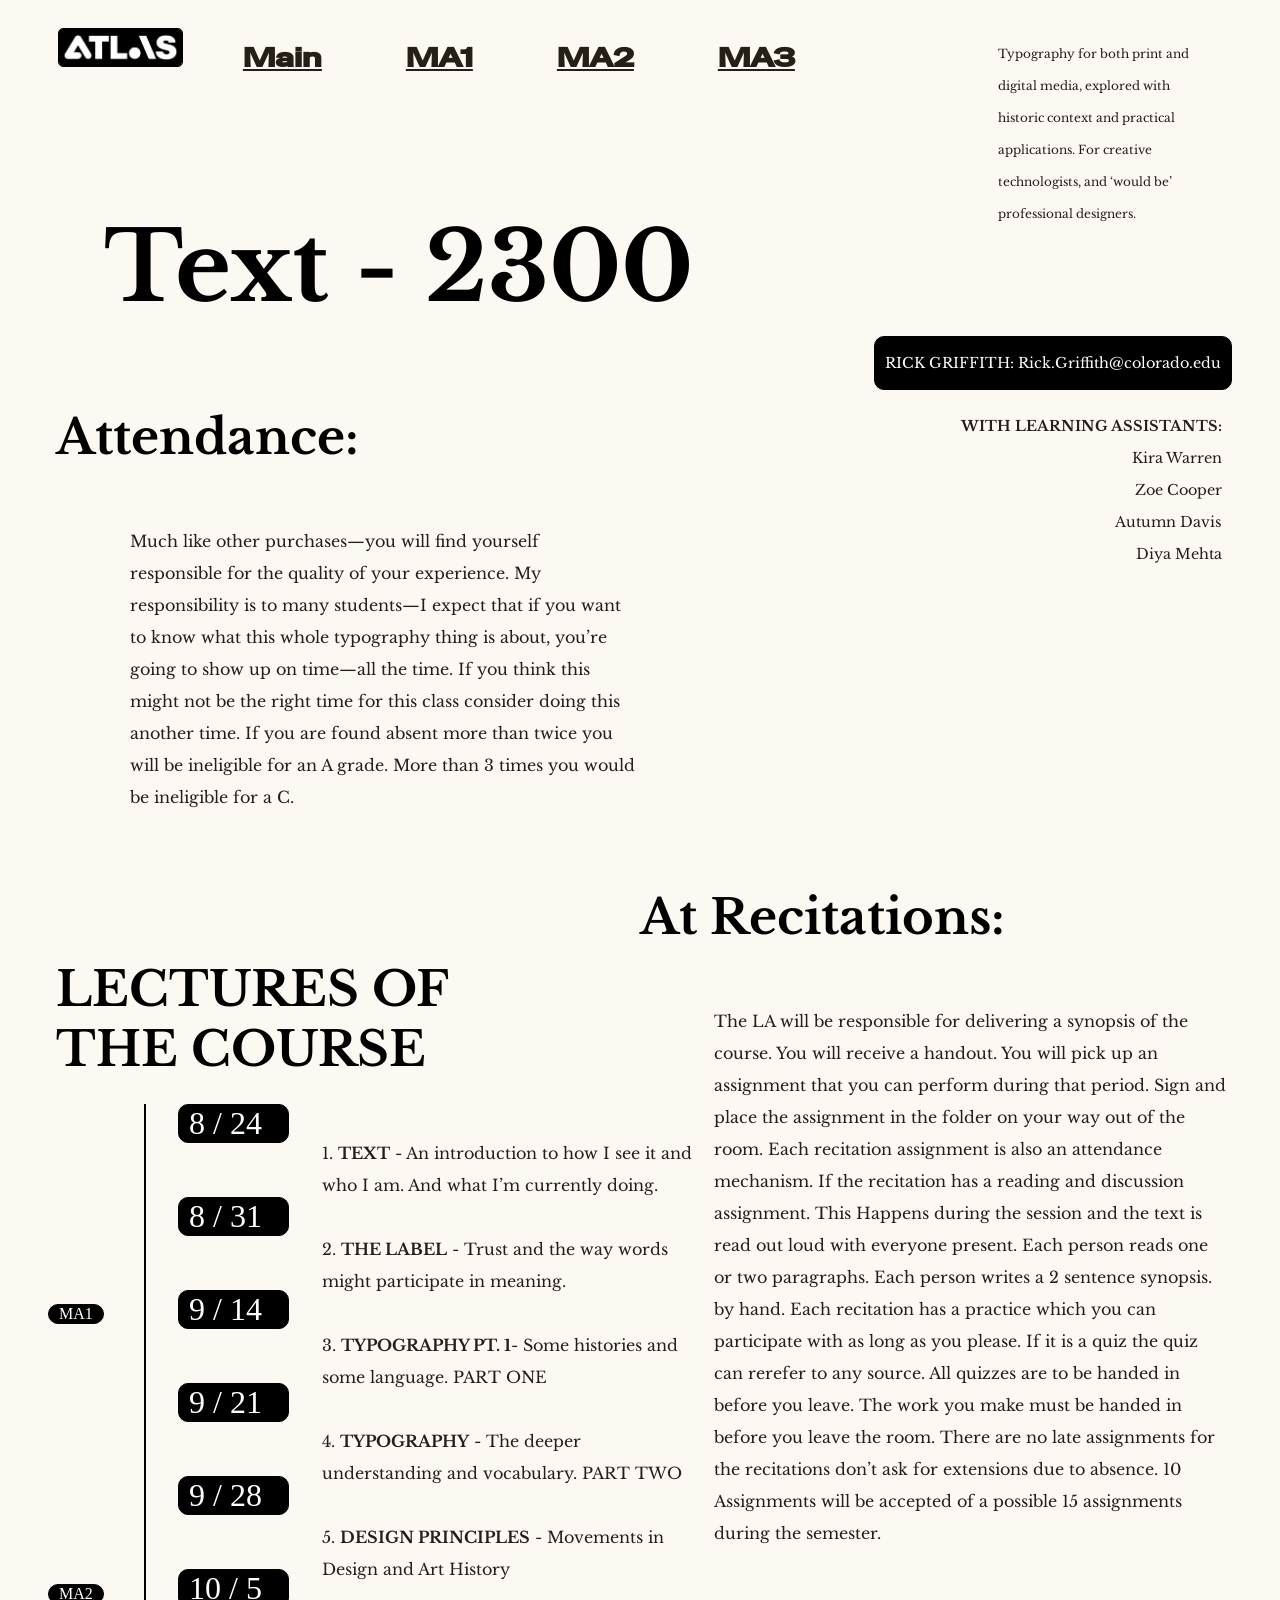
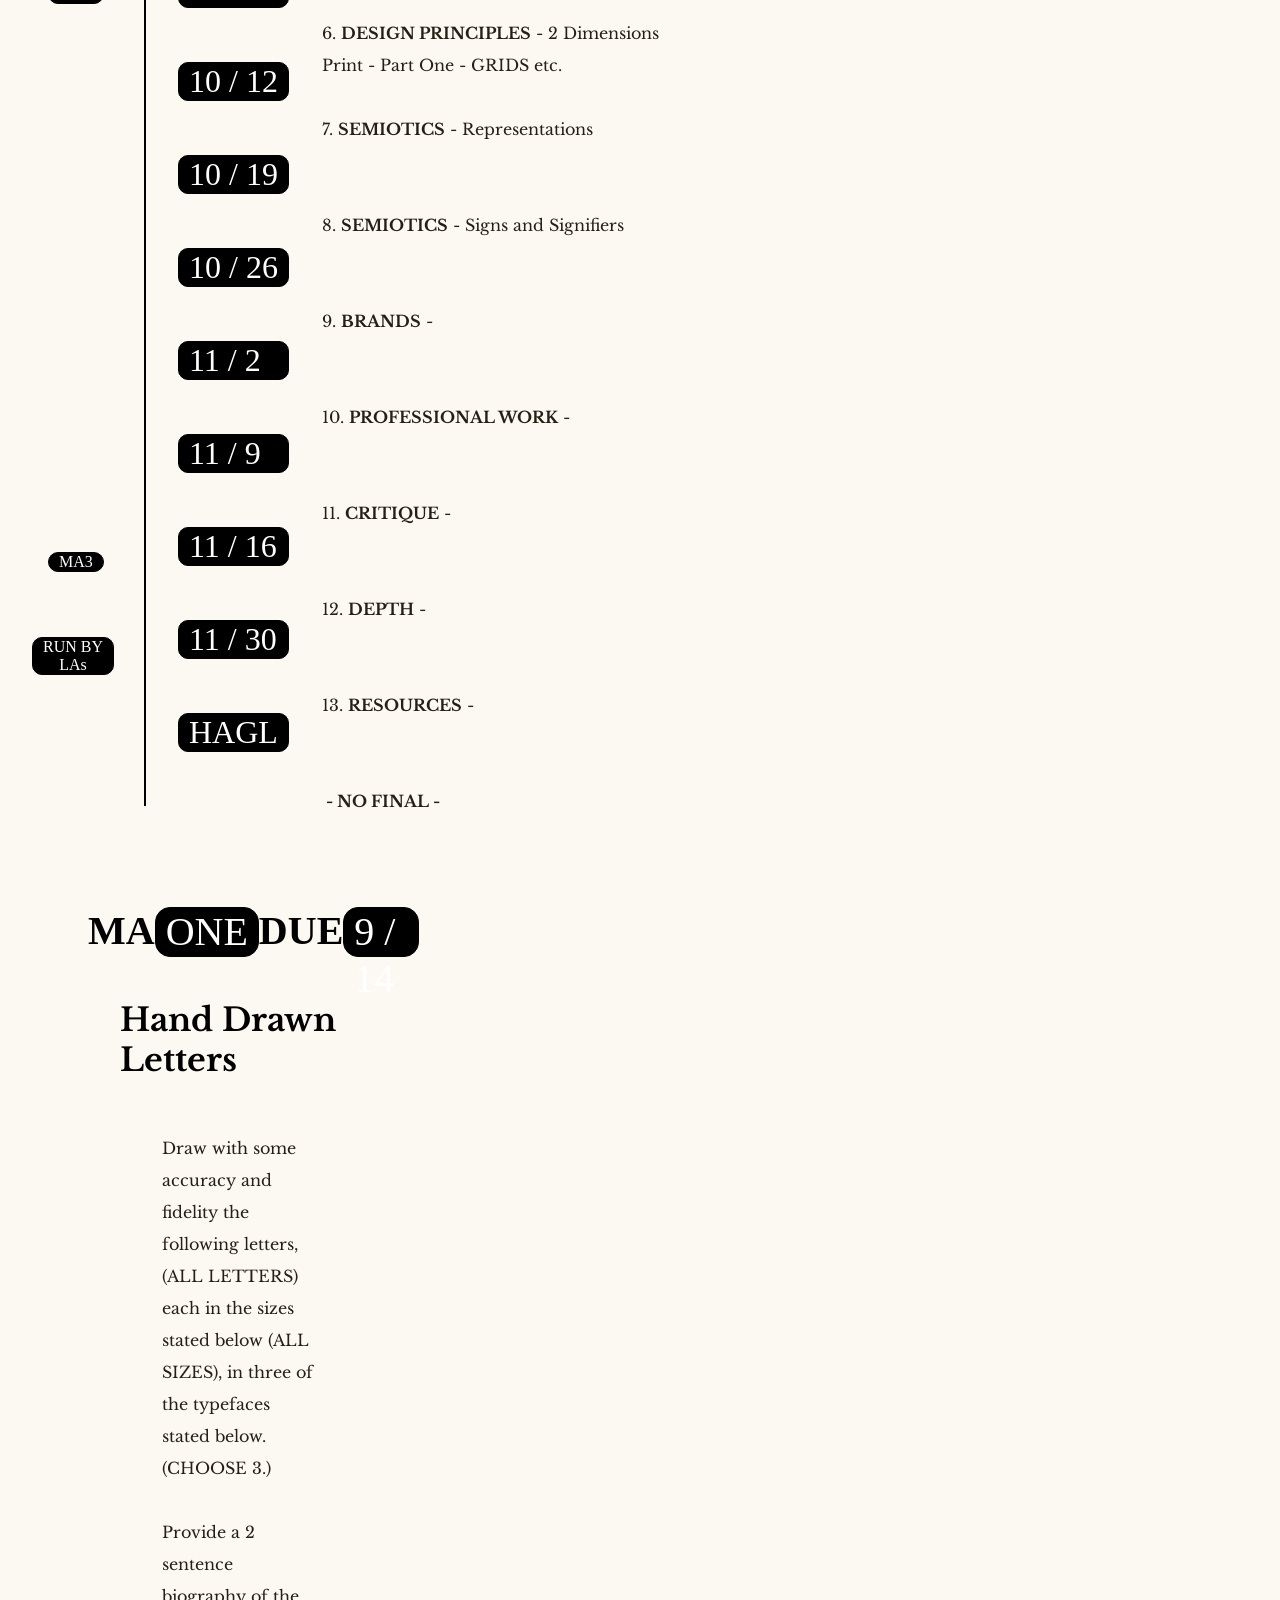
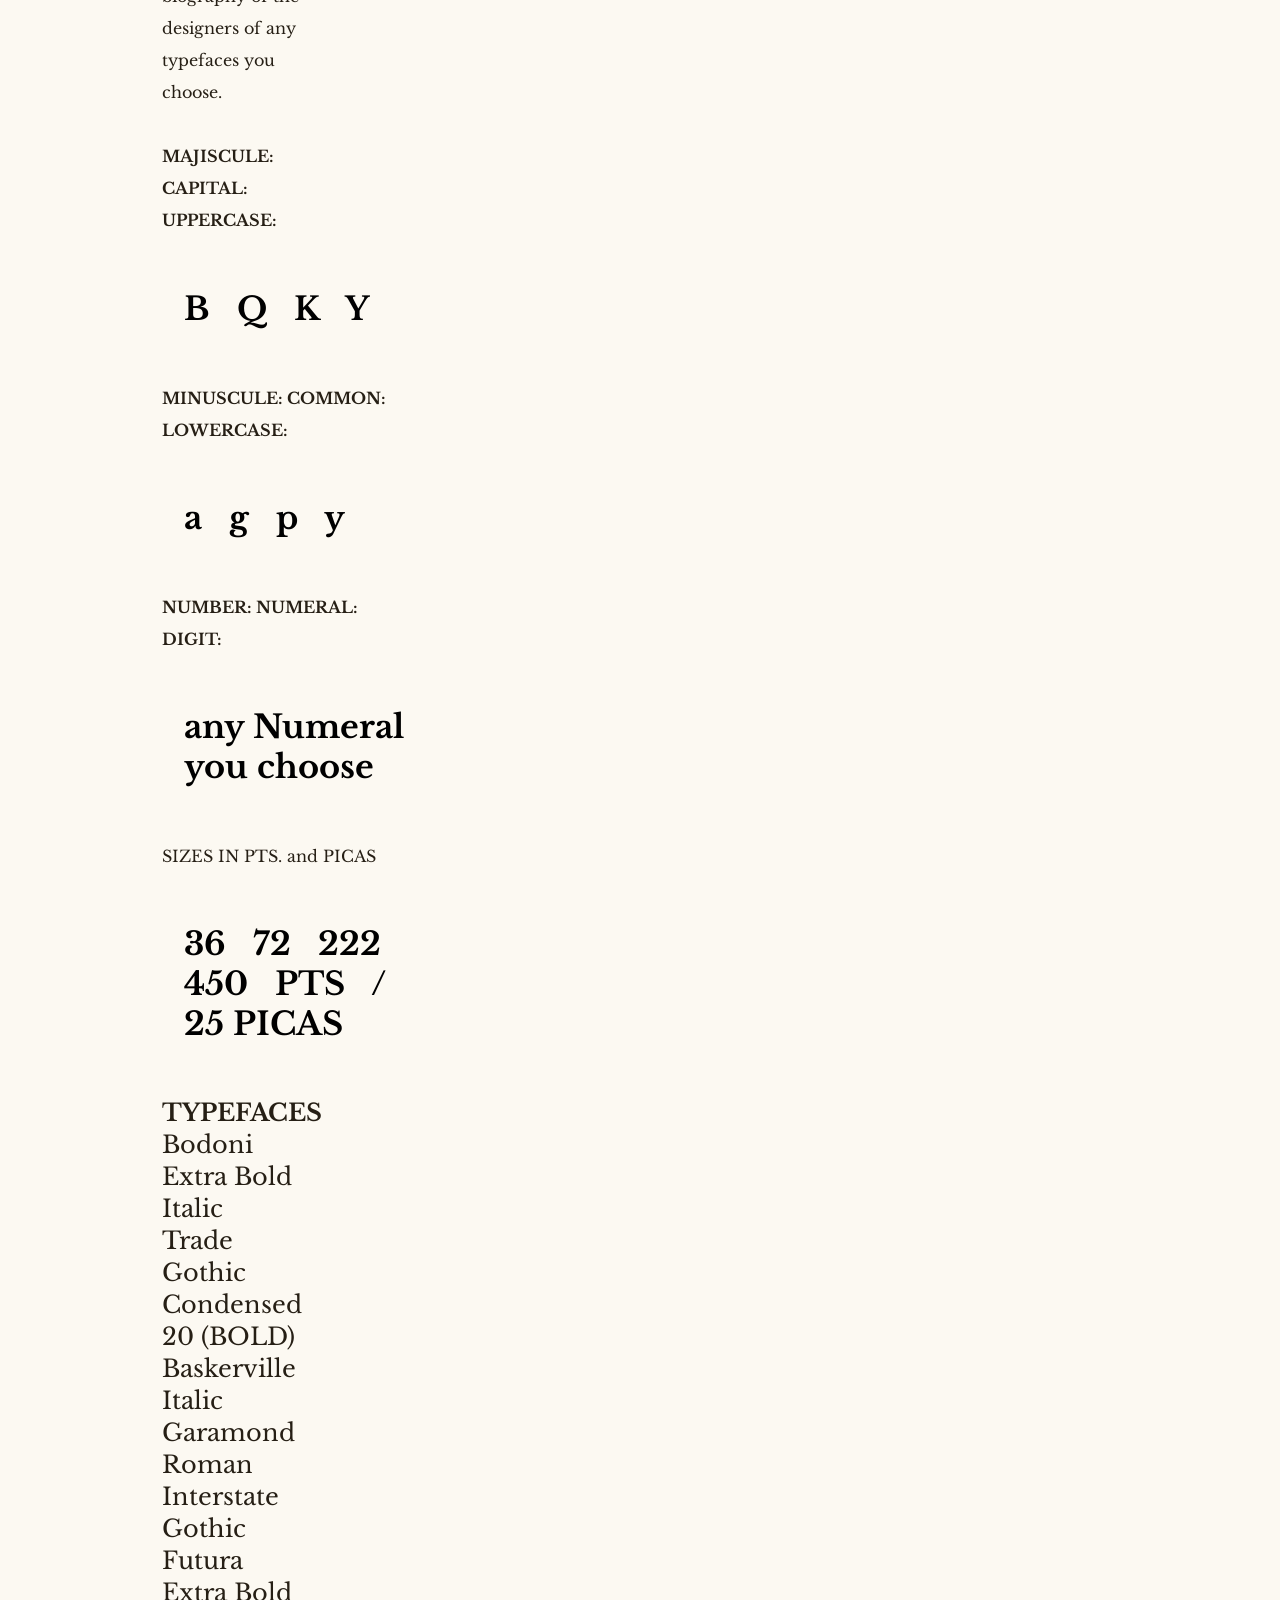
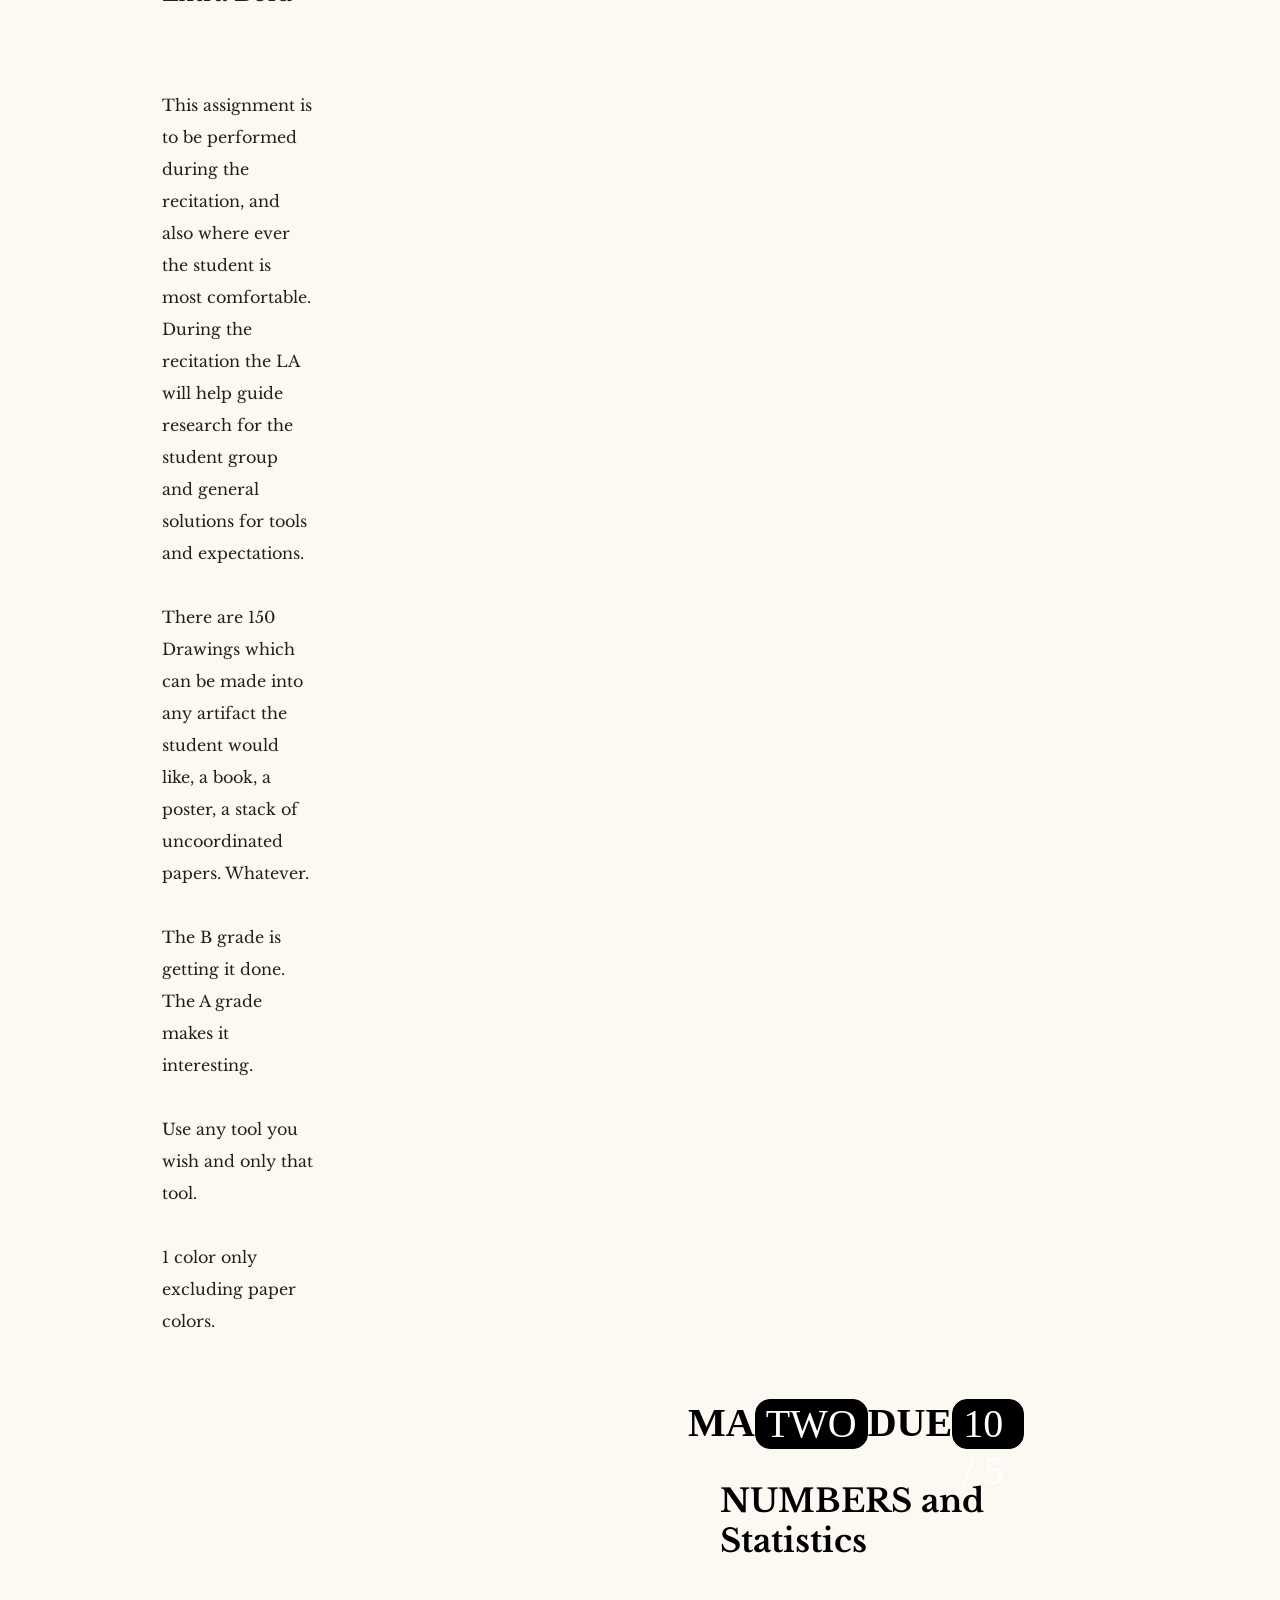
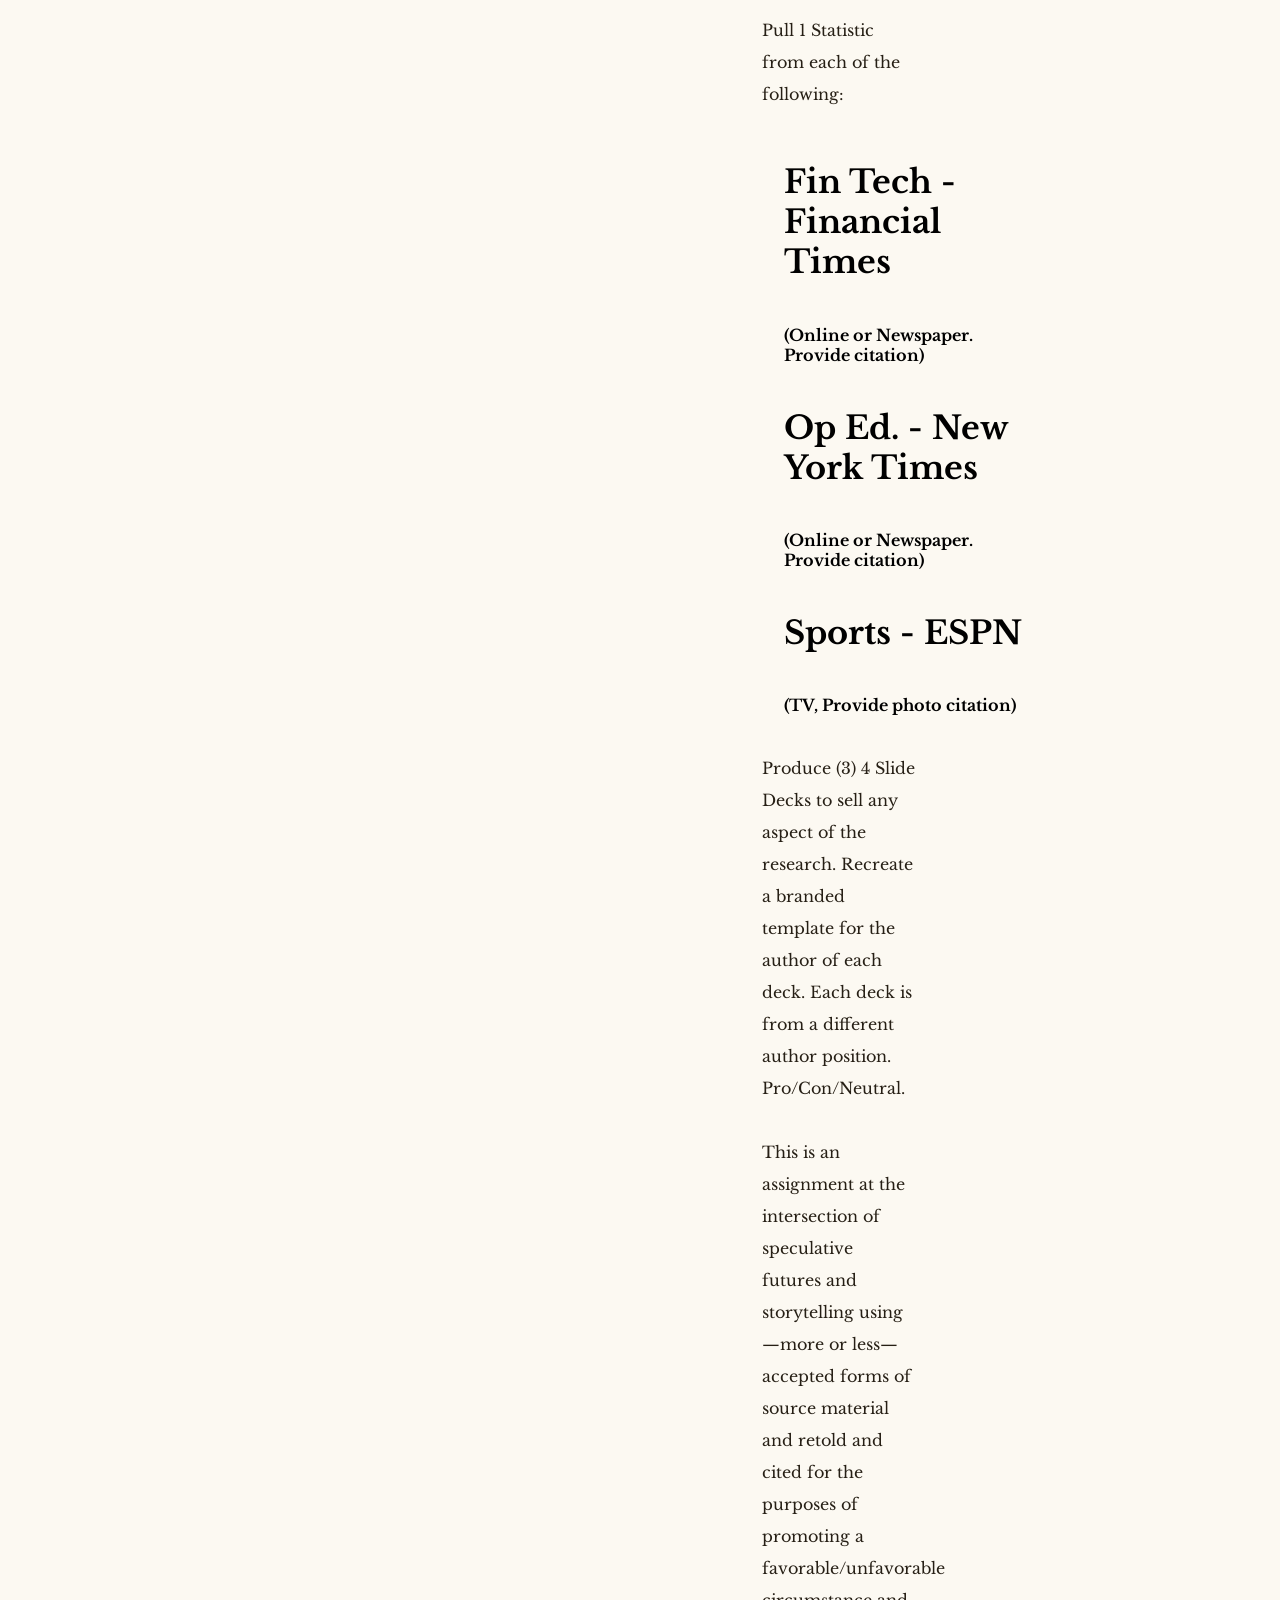
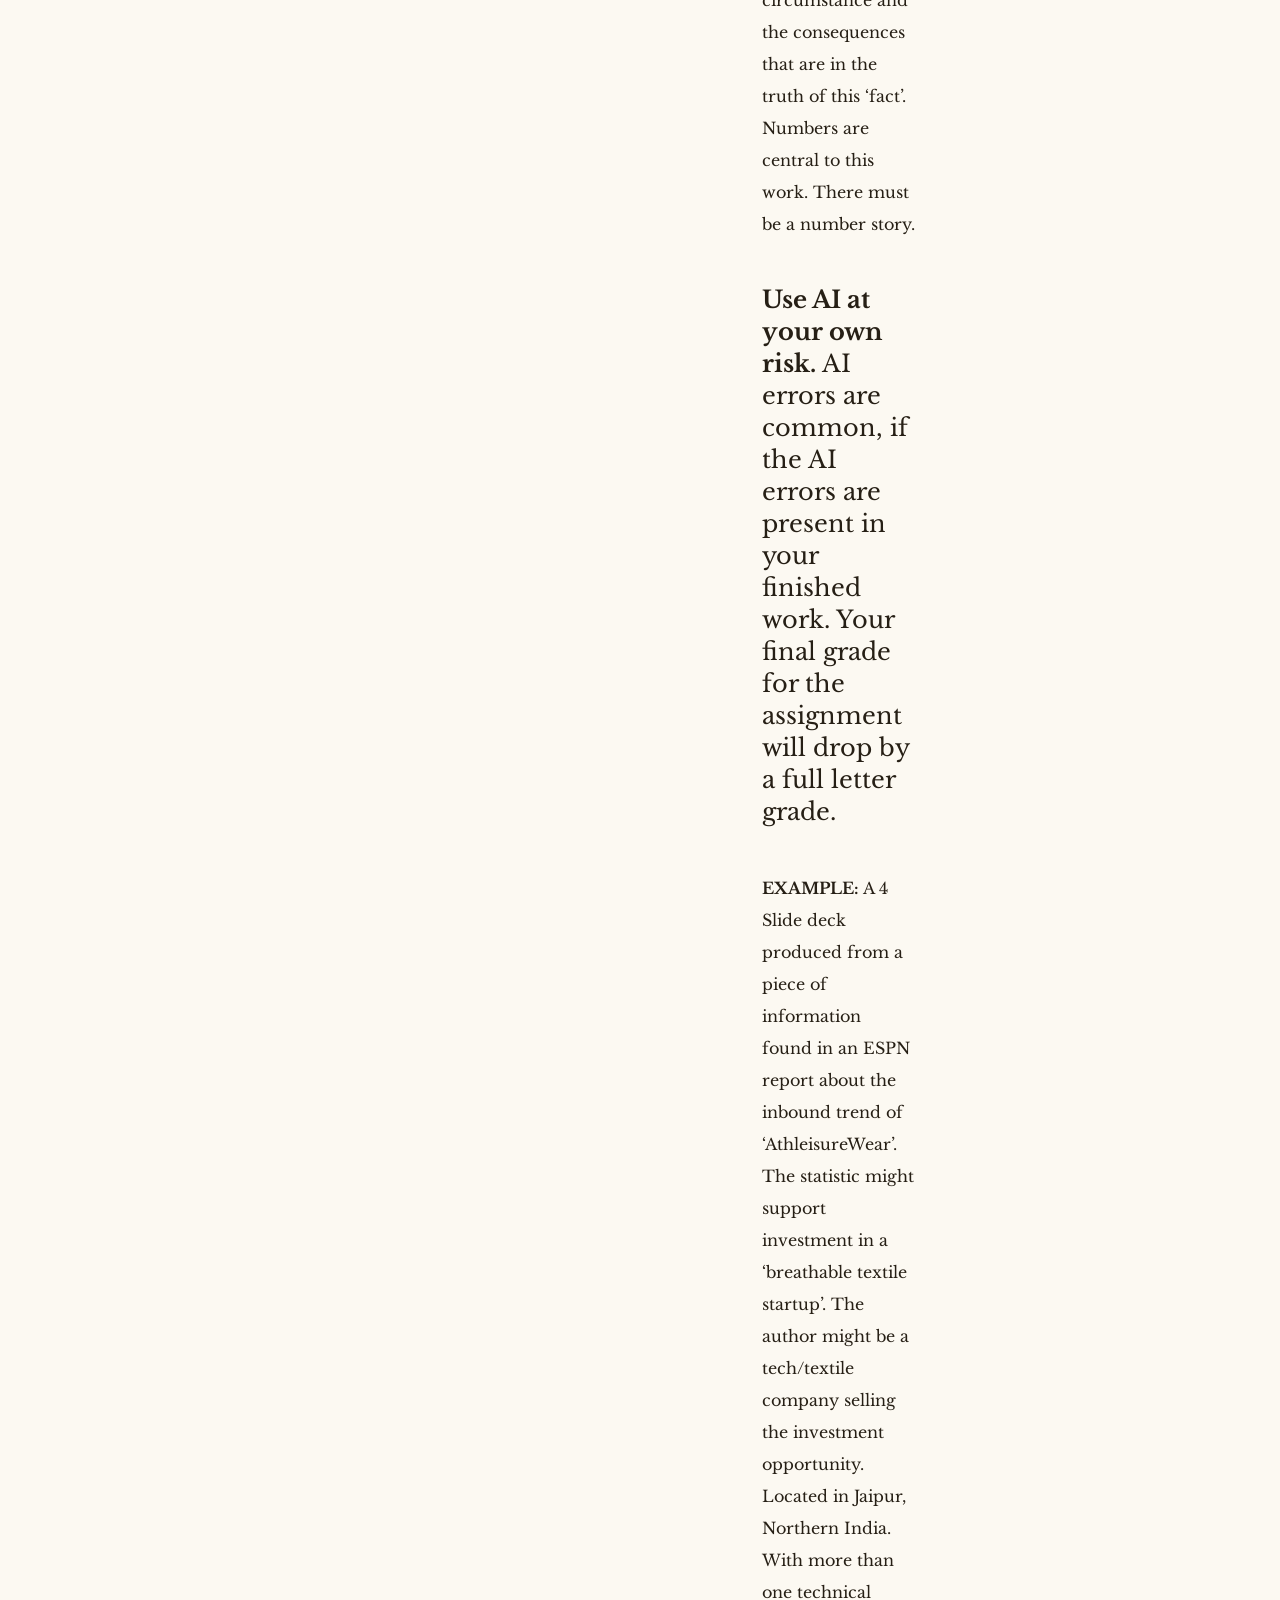
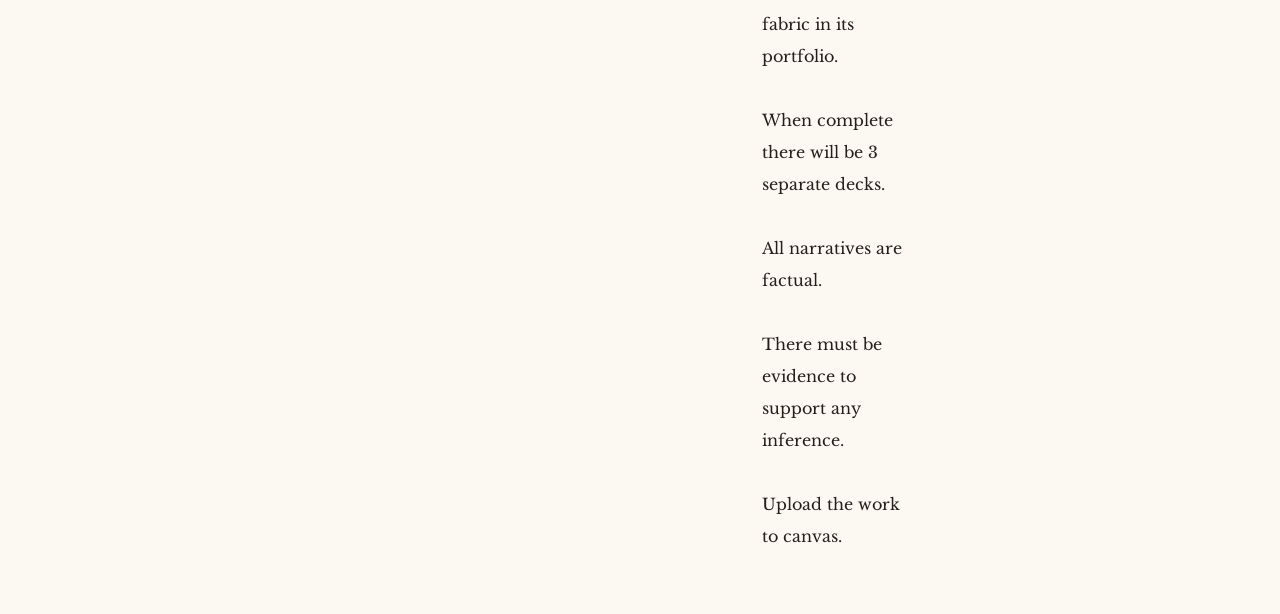
==== index.html @ 290bd925 "COMMIT WEBSITE" ====
<!DOCTYPE html>
<html lang="en">
  <head>
    <meta charset="utf-8">
    <meta name="viewport" content="width=device-width">
    <title>Text Syllabus - ATLS 2300</title>
    <link rel="preconnect" href="https://fonts.googleapis.com">
    <link rel="preconnect" href="https://fonts.gstatic.com" crossorigin>
    <link href="https://fonts.googleapis.com/css2?family=Libre+Baskerville:ital,wght@0,400..700;1,400..700&family=Special+Gothic+Expanded+One&display=swap" rel="stylesheet">
    <link rel="stylesheet" href="main.css">
  </head>
  <body>
    <main>
      <p class="type">Typography for both print and digital media, explored with historic context and practical applications. For creative technologists, and ‘would be’ professional designers.</p>
        <div class="menu-select"> 
            <img id="logo" src="assets/atlaslogo.png" alt="ATLS">
            <a class="button" href="index.html">Main</a>
            <a class="button" href="ma1.html">MA1</a>
            <a class="button" href="ma2.html">MA2</a>
            <a class="button" href="ma3.html">MA3</a>
        </div> 
        <div class="heading">
          <h1 style="margin-left: 3rem;">Text - 2300</h1>
          <p class="la"><strong>WITH LEARNING ASSISTANTS:</strong><br>
            Kira Warren<br>
            Zoe Cooper<br>
            Autumn Davis<br>
            Diya Mehta</p>
        </div>
        <p class="rick">RICK GRIFFITH:  Rick.Griffith@colorado.edu</p>
        <h3>Attendance:</h3>
        <p class="text">Much like other purchases—you will find yourself
            responsible for the quality of your experience. My
            responsibility is to many students—I expect that if
            you want to know what this whole typography
            thing is about, you’re going to show up on time—all
            the time. If you think this might not be the right
            time for this class consider doing this another time.
            If you are found absent more than twice you will be
            ineligible for an A grade. More than 3 times you
            would be ineligible for a C.</p>
        <div class="rcolumn">
          <h3>At Recitations:</h3>
          <p class="text" style="width: 80%;">The LA will be responsible for delivering a
            synopsis of the course. You will receive a handout.
            You will pick up an assignment that you can
            perform during that period. Sign and place the
            assignment in the folder on your way out of the
            room.
            Each recitation assignment is also an attendance
            mechanism.
            If the recitation has a reading and discussion
            assignment. This Happens during the session and
            the text is read out loud with everyone present.
            Each person reads one or two paragraphs.
            Each person writes a 2 sentence synopsis.
            by hand.
            Each recitation has a practice which you can
            participate with as long as you please.
            If it is a quiz the quiz can rerefer to any source. All
            quizzes are to be handed in before you leave.
            The work you make must be handed in before you
            leave the room.
            There are no late assignments for the recitations
            don’t ask for extensions due to absence.
            10 Assignments will be accepted of a possible 15
            assignments during the semester.</p>
        </div><br><br><br><br>
        <div class="bar"> 
          <div class="box">8 / 24</div>
          <div class="box">8 / 31</div>
          <div class="box">9 / 14</div>
          <div class="box">9 / 21</div>
          <div class="box">9 / 28</div>
          <div class="box">10 / 5</div>
          <div class="box">10 / 12</div>
          <div class="box">10 / 19</div>
          <div class="box">10 / 26</div>
          <div class="box">11 / 2</div>
          <div class="box">11 / 9</div>
          <div class="box">11 / 16</div>
          <div class="box">11 / 30</div>
          <div class="box">HAGL</div>
        </div>
        <div class="box" style="position: absolute; top: 81.5rem; left: 3rem; margin-left: 0px; font-size: 1rem; text-align: center;">MA1</div>
        <div class="box" style="position: absolute; top: 99rem; left: 3rem; margin-left: 0px; font-size: 1rem; text-align: center;">MA2</div>
        <div class="box" style="position: absolute; top: 134.5rem; left: 3rem; margin-left: 0px; font-size: 1rem; text-align: center;">MA3</div>
        <div class="box" style="position: absolute; top: 139.8rem; left: 2rem; margin-left: 0px; font-size: 1rem; text-align: center;">RUN BY <br>LAs</div>
        <h3> LECTURES OF <br>THE COURSE</h3>
          <p class="text" style="position: relative; width: 30%; left: 12rem;">
          1. <strong>TEXT</strong> - An introduction to how I
          see it and who I am. And what I’m
          currently doing.<br><br>
          2. <strong>THE LABEL</strong> - Trust and the way
          words might participate in
          meaning.<br><br>
          3. <strong>TYPOGRAPHY PT. 1</strong>- Some
          histories and some language.
          PART ONE<br><br>
          4. <strong>TYPOGRAPHY</strong> - The deeper
          understanding and vocabulary.
          PART TWO<br><br>
          5. <strong>DESIGN PRINCIPLES</strong> -
          Movements in Design and Art
          History<br><br>
          6. <strong>DESIGN PRINCIPLES</strong> - 2
          Dimensions Print - Part One -
          GRIDS etc.<br><br>
          7. <strong>SEMIOTICS</strong> - Representations<br><br><br>
          8. <strong>SEMIOTICS</strong> - Signs and Signifiers<br><br><br>
          9. <strong>BRANDS</strong> -<br><br><br>
          10. <strong>PROFESSIONAL WORK</strong> -<br><br><br>
          11. <strong>CRITIQUE</strong> -<br><br><br>
          12. <strong>DEPTH</strong> -<br><br><br>
          13. <strong>RESOURCES</strong> -<br><br><br>
          <strong> &nbsp;- NO FINAL -</strong><br><br><br>
          </p>
        <div class="lcolumn">
          <div class="datebox"><div class="bdate" style="font-size: 2.5rem;">MA </div><div class="date"style="font-size: 2.5rem;" >ONE</div><div class="bdate" style="font-size: 2.5rem;"> DUE </div><div class="date" style="font-size: 2.5rem;">9 / 14</div></div>
          <h4 style="margin-left: 5rem;">Hand Drawn Letters</h4>
          <p class="text">Draw with some accuracy and fidelity the following letters, (ALL
              LETTERS) each in the
              sizes stated below (ALL SIZES), in three of the typefaces stated below.
              (CHOOSE 3.)<br><br>
              Provide a 2 sentence biography of the designers of any typefaces you
              choose.<br><br>
              <strong>MAJISCULE: CAPITAL: UPPERCASE:</strong></p>
              <h4>B &nbsp; Q &nbsp; K &nbsp; Y</h4>
              <p><strong>MINUSCULE: COMMON: LOWERCASE:</strong><br></p>
              <h4>a &nbsp; g &nbsp; p &nbsp; y<br></h4>
              <p><strong>NUMBER: NUMERAL: DIGIT:</strong></p>
              <h4>any Numeral you choose</h4>
              <p>SIZES IN PTS. and PICAS</p>
              <h4>36 &nbsp; 72 &nbsp; 222 &nbsp; 450 &nbsp; PTS &nbsp; / &nbsp; 25 PICAS</h4>
              <p class="text" style="font-size: 1.5rem;"><strong>TYPEFACES</strong><br>
              Bodoni Extra Bold Italic<br>
              Trade Gothic Condensed 20 (BOLD)<br>
              Baskerville Italic<br>
              Garamond Roman<br>
              Interstate Gothic<br>
              Futura Extra Bold<p>
              <p class="text">This assignment is to be performed during the recitation, and also where
              ever the student is most comfortable. During the recitation the LA will help guide
              research for the student group and general solutions for tools and expectations.<br><br>
              There are 150 Drawings which can be made into any artifact the student
              would like, a
              book, a poster, a stack of uncoordinated papers. Whatever.<br><br>
              The B grade is getting it done. The A grade makes it interesting.<br><br>
              Use any tool you wish
              and only that tool.<br><br>
              1 color only excluding
              paper colors.</p><br><br>
            </div>
            <div class="mcolumn">
              <div class="datebox"><div class="bdate" style="font-size: 2.5rem;">MA </div><div class="date"style="font-size: 2.5rem;" >TWO</div><div class="bdate" style="font-size: 2.5rem;"> DUE </div><div class="date" style="font-size: 2.5rem;">10 / 5</div></div>
              <h4 style="margin-left: 5rem;"><br>NUMBERS and Statistics</h4>
              <p class="text">
                  Pull 1 Statistic from each of the following:
              <h4>Fin Tech - Financial Times</h4>
              <h5>(Online or Newspaper. Provide citation)</h5>
              <h4>Op Ed. - New York Times</h4>
              <h5>(Online or Newspaper. Provide citation)</h5>
              <h4>Sports - ESPN</h4>
              <h5>(TV, Provide photo citation)</h5>
              <p class="text">Produce (3) 4 Slide Decks to sell any aspect of the research. Recreate a
                  branded template for the author of each deck. Each deck is from a different author
                  position. Pro/Con/Neutral.<br><br>
                  This is an assignment at the intersection of speculative futures and
                  storytelling using—more or less—accepted forms of source material and retold and
                  cited for the purposes of promoting a favorable/unfavorable circumstance and the
                  consequences that are in the truth of this ‘fact’. Numbers are central to this work. There
                  must be a number story.</p>
                  <p class="text" style="font-size: 1.5rem;"><strong>Use AI at your own risk.</strong> AI errors are common, if the AI
                  errors are present in your finished work. Your final grade
                  for the assignment will drop by a full letter grade.</p>
                  <p class="text"><strong>EXAMPLE:</strong>
                  A 4 Slide deck produced from a piece of information found in an ESPN
                  report about the inbound trend of ‘AthleisureWear’. The statistic might support
                  investment in a ‘breathable textile startup’. The author might be a tech/textile company selling the
                  investment opportunity. Located in Jaipur, Northern India. With more than one
                  technical fabric in its portfolio.<br><br>
                  When complete there
                  will be 3 separate decks.<br><br>
                  All narratives are factual.<br><br>
                  There must be evidence
                  to support any inference.<br><br>
                  Upload the work to
                  canvas.</p><br><br>
              </div>
              <div class="rcolumn" style="width: 30%; left: 80rem;">
                <div class="datebox"><div class="bdate" style="font-size: 2.5rem;">MA </div><div class="date"style="font-size: 2.5rem;" >THREE</div><div class="bdate" style="font-size: 2.5rem;"> DUE </div><div class="date" style="font-size: 2.5rem;">11 / 16</div></div>
                <h4 style="margin-left: 5rem;"><br>This Syllabus</h4>
                <p style="margin-left: 5.5rem;"><strong>Remake this Syllabus:</strong></p>
                <p class="text">
                    With everything you have experienced thus far.<br>
                    Remake this document for the next lucky students, who would take the
                    course.<br><br>
                    Communicate with clarity, with empathy for the student new to this type
                    of inquiry, with sensitivity to how the authority in this document passes to the student
                    and then to the LA with clear expectations of when and how to perform for the grade.<br><br>
                    This is final assignment is due towards the end of the semester.<br>
                    One or two lucky students will get a live critique with the class.<br>
                    On our last full day together 11/16.<br><br>
                    <strong>DETAILS:</strong>
                    The final text for this is in this PDF<br>
                    you can extract the text or ask one of the LAs for a text file that will give
                    you unformatted
                    copy.<br>
                    Don’t omit anything in the syllabus or the MA or the schedule.<br>
                    Use the published academic calendar for the university. For the next
                    semester.<br><br>
                    Make a website or a PDF
                    as the final output.<br><br>
                    Print the PDF.<br><br>
                    DO NOT Print Web
                    pages.<br><br>
                    The document has to be
                    editable.<br><br>
                    Use as many pages as
                    you wish.<br><br>
                    You may use a
                    controversial or
                    experimental approach
                    as long as the output
                    conforms all the
                    conditions.</p><br><br>
              </div>

    </main>

    <script>

    </script>
  </body>
</html>
---- main.css ----
:root {

    --color-head: black;
    --color-text: #261f15;
    --color-highlight: #e86f2e;
    --color-back: #fcf9f2;

    --space-1: 1rem;
    --space-2: 2rem;
    --space-3: 3rem;
    --space-4: 5rem;
    --space-5: 7rem;
    --space-6: 9rem;

    --font-1: 'Libre Baskerville', serif; 
    --font-2: 'Special Gothic Expanded One', sans-serif;

}

body {
    background-color: var(--color-back);
}

h1 {
    font-family: var(--font-1);
    font-size: var(--space-5);
    font-weight: 700; 
    margin-bottom: var(--space-2);
    margin-left: var(--space-1);
}

h2 {
    font-family: var(--font-1);
    font-size: var(--space-4);
    font-weight: 500; 
}

h3 {
    font-family: var(--font-1);
    font-size: var(--space-3);
    font-weight: 700;
    margin-left: var(--space-3);
}

h4 {
    font-family: var(--font-1);
    font-size: var(--space-2);
    font-weight: 700;
    margin-left: var(--space-6);
}

h5 {
    font-family: var(--font-1);
    font-size: var(--space-1);
    font-weight: 700;
    margin-left: var(--space-6);
}

p {
    font-family: var(--font-1);
    font-size: var(--space-1);
    color: var(--color-text);
    margin-left: var(--space-5);
    padding: 10px;
    line-height: var(--space-2);
}

.text {
    width: 40%;
}

.menu-select {
    position: fixed;
    display: inline-block;
    flex-direction: row;
    padding-left: 50px;
    padding-right: 50px;
    top: 0px;
    background-color: var(--color-back);
    width: 65%;
    z-index: 5;
    border-radius: 50px;
}

.button { 
    position: relative;
    display: inline-flex;
    left: var(--space-1);
    padding: 50px;
    text-decoration: underline;
    font-family: var(--font-2);
    font-weight: 700;
    font-size: var(--space-3);
    color: var(--color-text);
    padding-right: 30px;
    transition: left .5s ease-out;
}

.button:hover {
    position: relative;
    color: var(--color-highlight);
    cursor: pointer;
    left: var(--space-2);
}

.button:active {
    position: relative;
    color: var(--color-head);
}

#logo {
    width: 15%;
    border: solid 1px black;
    border-radius: 5px;
}

.heading {
    margin-top: 10rem;
    margin-left: var(--space-3);
    display: flex;
    flex-direction: row;
}

.type {
    position: absolute;
    display: inline-block;
    flex-wrap: wrap;
    width: 20%;
    right: 5rem; 
    top: 1rem; 
    text-align: justify; 
    font-size: 0.9rem;
    padding: 10px;
}

.rick {
    display: flex;
    flex-wrap: wrap;
    flex-basis: auto;
    color: white;
    text-align: right; 
    position: absolute; 
    top: 14rem; 
    right: 3rem;
    border: solid 1px black;
    background-color: black;
    border-radius: 10px;
}

.la {
    text-align: right; 
    position: absolute; 
    top: 18rem; 
    right: 3rem;
}

div > .date {
    padding-left: 10px;
    padding-right: 10px;
    margin-left: 0px;
    font-size: var(--space-3);
    color: white;
    border: solid 1px black;
    background-color: black;
    border-radius: 15px;
}

.bdate {
    font-size: var(--space-3);
    font-weight: 700;
}

.datebox {
    position: inherit;
    display: inline-flex;
    flex-direction: row;
    height: 50px;
    margin-left: 3rem;
}

.lcolumn {
    width: 30%;
    margin-left: var(--space-2);
}

.rcolumn {
    position: absolute;
    right: 3rem;
    width: 50%;
}

.mcolumn {
    position: absolute;
    left: 40rem;
    width: 30%;
}

.bar {
    position: absolute;
    left: 9rem;
    top: 69rem;
    display: flex;
    flex-direction: column;
    flex-wrap: wrap;
    flex-basis: auto;
    z-index: -1;
    border-left: solid 2px black;
}

.box {
    padding-left: 10px;
    padding-right: 10px;
    margin-bottom: 54px;
    margin-left: 2rem;
    font-size: var(--space-2);
    color: white;
    border: solid 1px black;
    background-color: black;
    border-radius: 10px;
}



@media screen and (max-width: 1640px) {
    .button {
        font-size: 2.3rem;
    }
}

@media screen and (max-width: 1500px) {
    .button {
        font-size: 2rem;
    }
}
@media screen and (max-width: 1350px) {
    .button {
        font-size: 1.7rem;
        padding: 40px;
    }
    .heading {
        margin-top: 9rem;
    }
    .type {
        font-size: 0.75rem;
        text-align: left;
        width: 15%
    }
    .rick {
        font-size: 0.9rem;
        margin-top: 7rem;
    }
    .la {
        font-size: 0.9rem;
        margin-top: 7rem;
    }
    h1 {
        font-size: 6rem;
    }
    .menu-select {
        width: 64%;
    }
}

@media screen and (max-width: 1200px) {
    .button {
        font-size: 1.6rem;
        padding: 30px;
    }
    .type {
        font-size: 0.7rem;
        text-align: left;
    }
    .rick {
        font-size: 0.8rem;
        margin-top: 7rem;
    }
    .la {
        font-size: 0.8rem;
        margin-top: 7rem;
    }
    h1 {
        font-size: var(--space-4);
    }
    h2 {
        font-size: var(--space-3);
    }
    h3 {
        font-size: var(--space-2);
    }
    p {
        font-size: 0.8rem;
    }
}

@media screen and (max-width: 1120px) {
    .button {
        font-size: 1.5rem;
    }
    .heading {
        margin-top: 8rem;
    }
    .type {
        font-size: 0.6rem;
        text-align: left;
        line-height: 1.5rem;
    }
    .rick {
        font-size: 0.7rem;
        margin-top: 8rem;
    }
    .la {
        font-size: 0.7rem;
        margin-top: 8rem;
    }
    h1 {
        font-size: var(--space-3);
    }
    h2 {
        font-size: var(--space-2);
    }
    h3 {
        font-size: var(--space-1);
    }
    p {
        font-size: 0.7rem;
    }
}

@media screen and (max-width: 1020px) {
    .button {
        font-size: 1.4rem;
    }
    .type {
        font-size: 0.5rem;
        text-align: left;
        right: 4rem;
    }
    .rick {
        font-size: 0.6rem;
    }
    .la {
        font-size: 0.6rem;
    }
    h1 {
        font-size: 2.5rem;
    }
    h2 {
        font-size: 1.5rem;
    }
    h3 {
        font-size: 0.9rem;
    }
    p {
        font-size: 0.6rem;
    }
}

@media screen and (max-width: 950px) {
    .button {
        font-size: 1.3rem;
        padding: 20px;
    }
    .heading {
        margin-top: 7rem;
    }
    .type {
        right: 3rem;
    }
}

@media screen and (max-width: 850px) {
    .button {
        font-size: 1rem;
        padding: 15px;
    }
    .heading {
        margin-top: 6rem;
    }
    .rick {
        font-size: 0.5rem;
    }
    .la {
        font-size: 0.5rem;
    }
    .menu-select {
        width: 55%;
    }
}

@media screen and (max-width: 700px) {
    .type {
        right: 2rem;
    }
    .rick {
        font-size: 0.4rem;
    }
    .la {
        font-size: 0.4rem;
    }
    .menu-select {
        width: 50%;
    }
}

@media screen and (max-width: 600px) {
    .rick {
        font-size: 0.3rem;
    }
    .la {
        font-size: 0.3rem;
    }
}
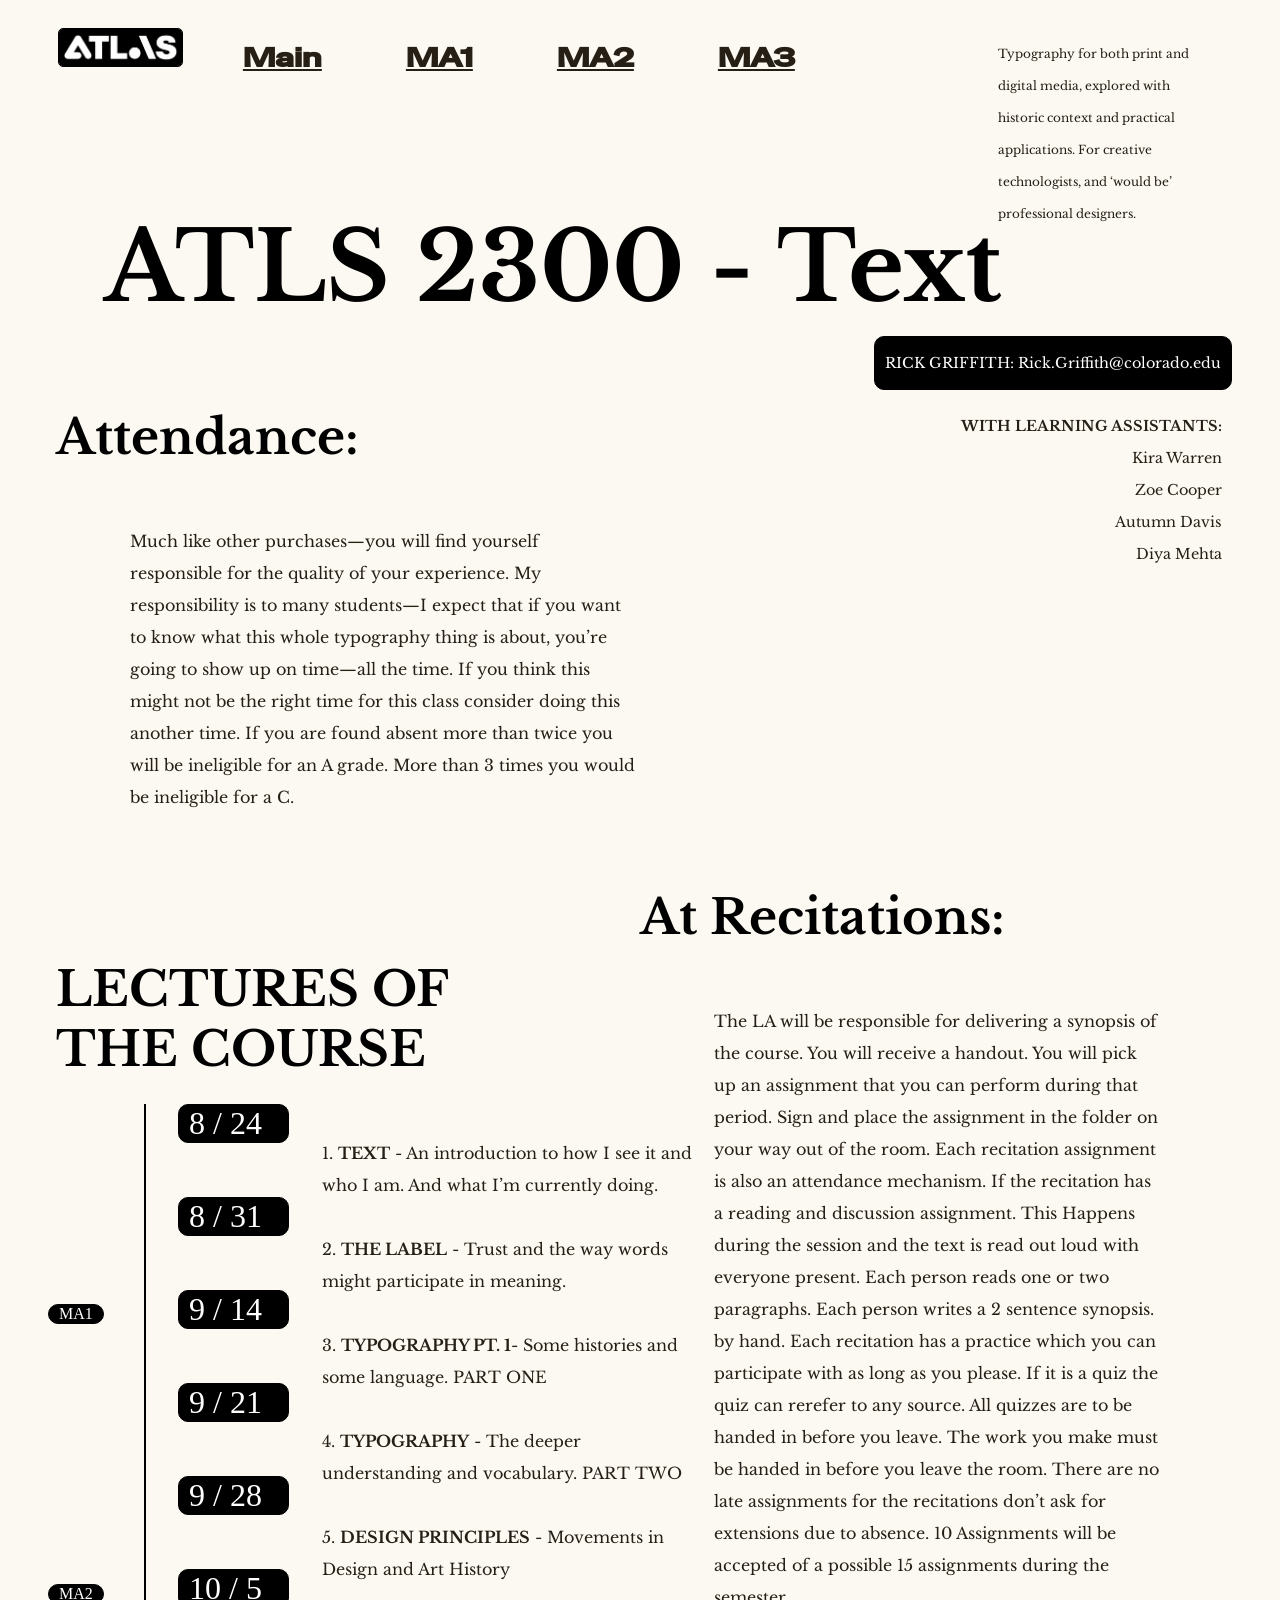
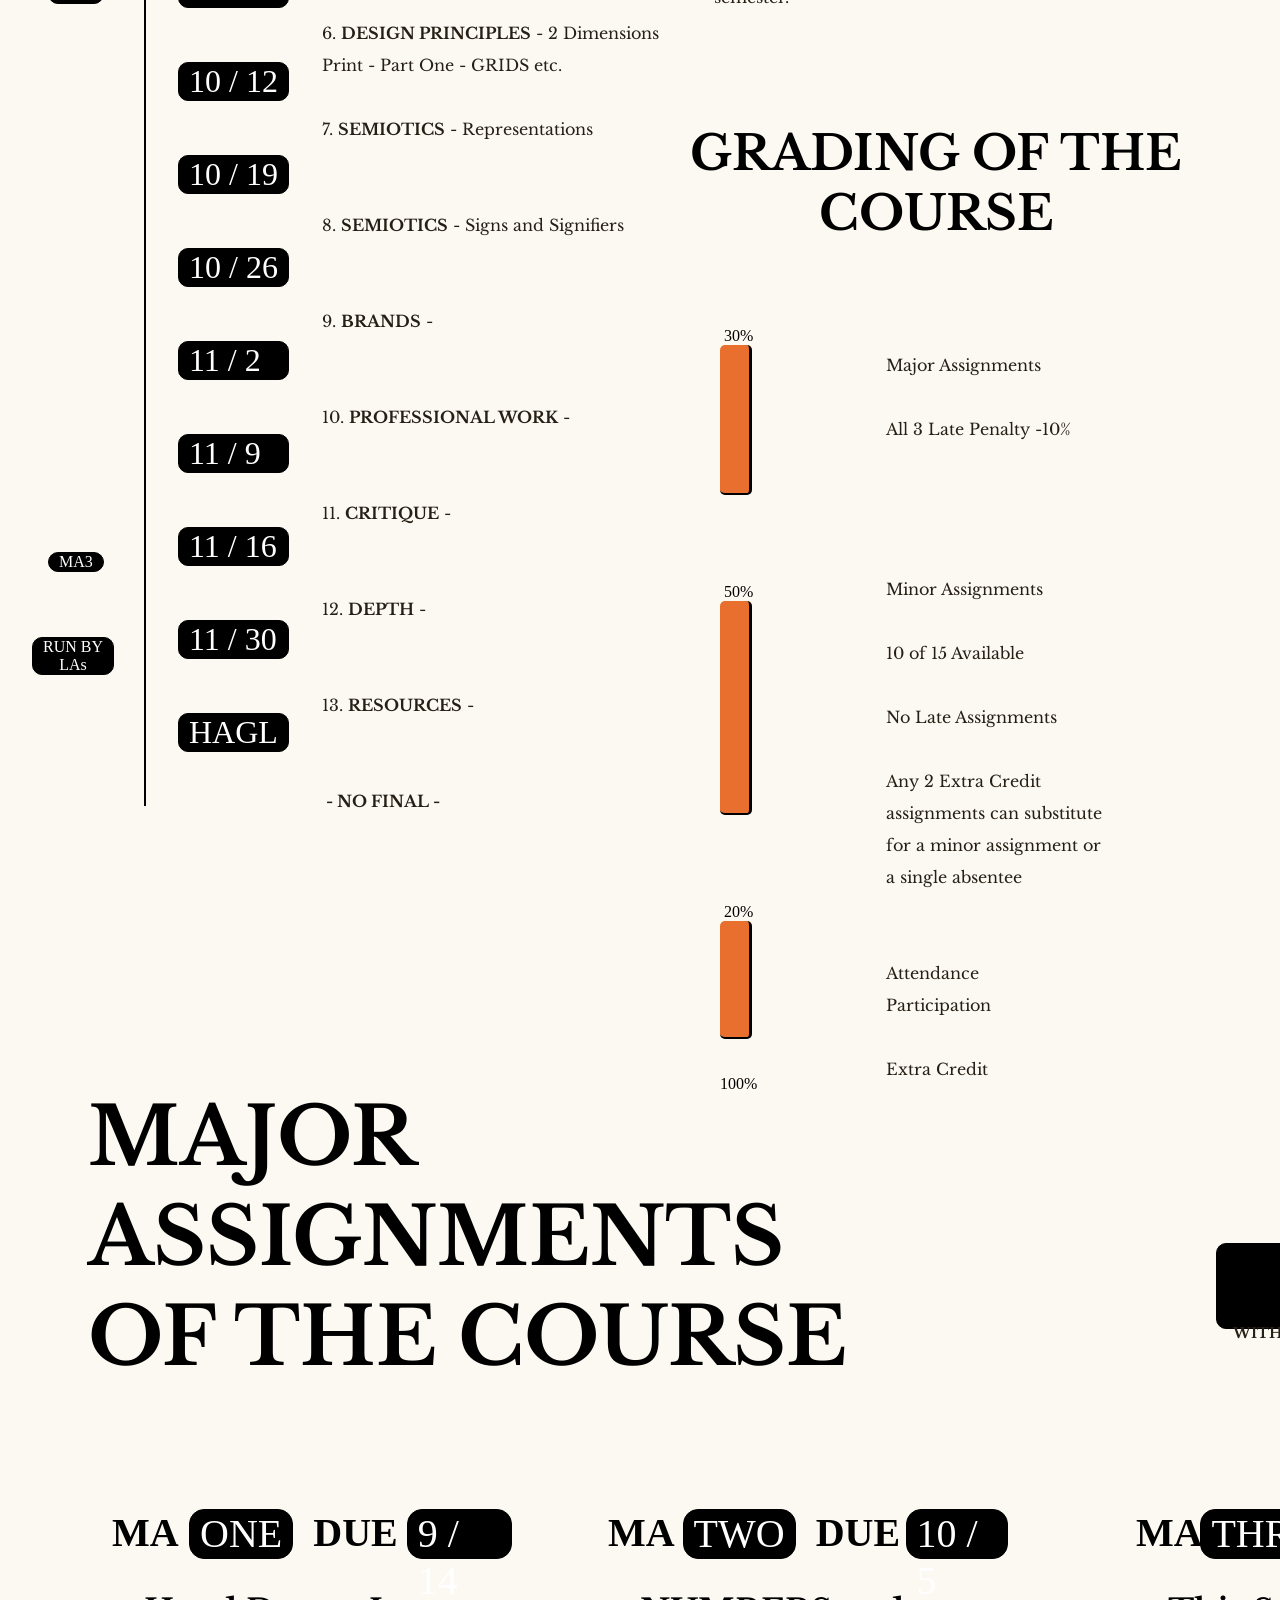
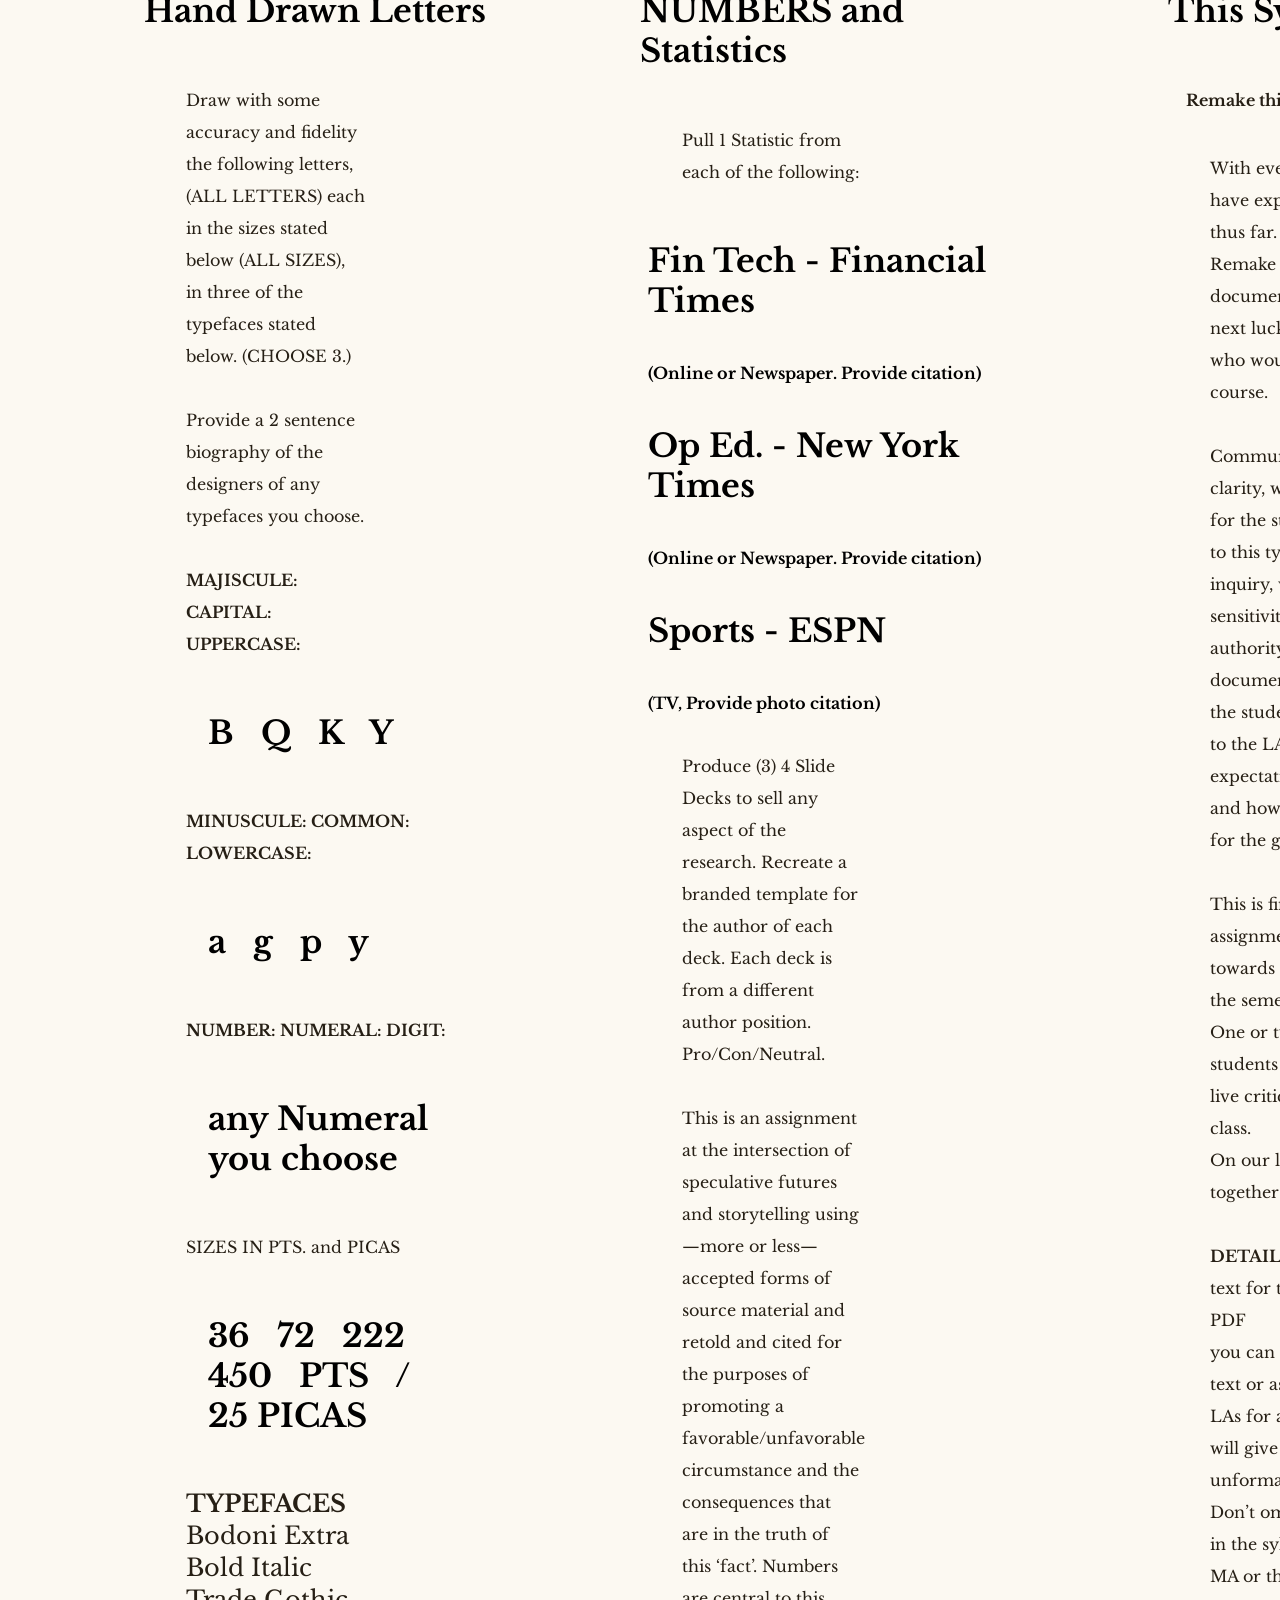
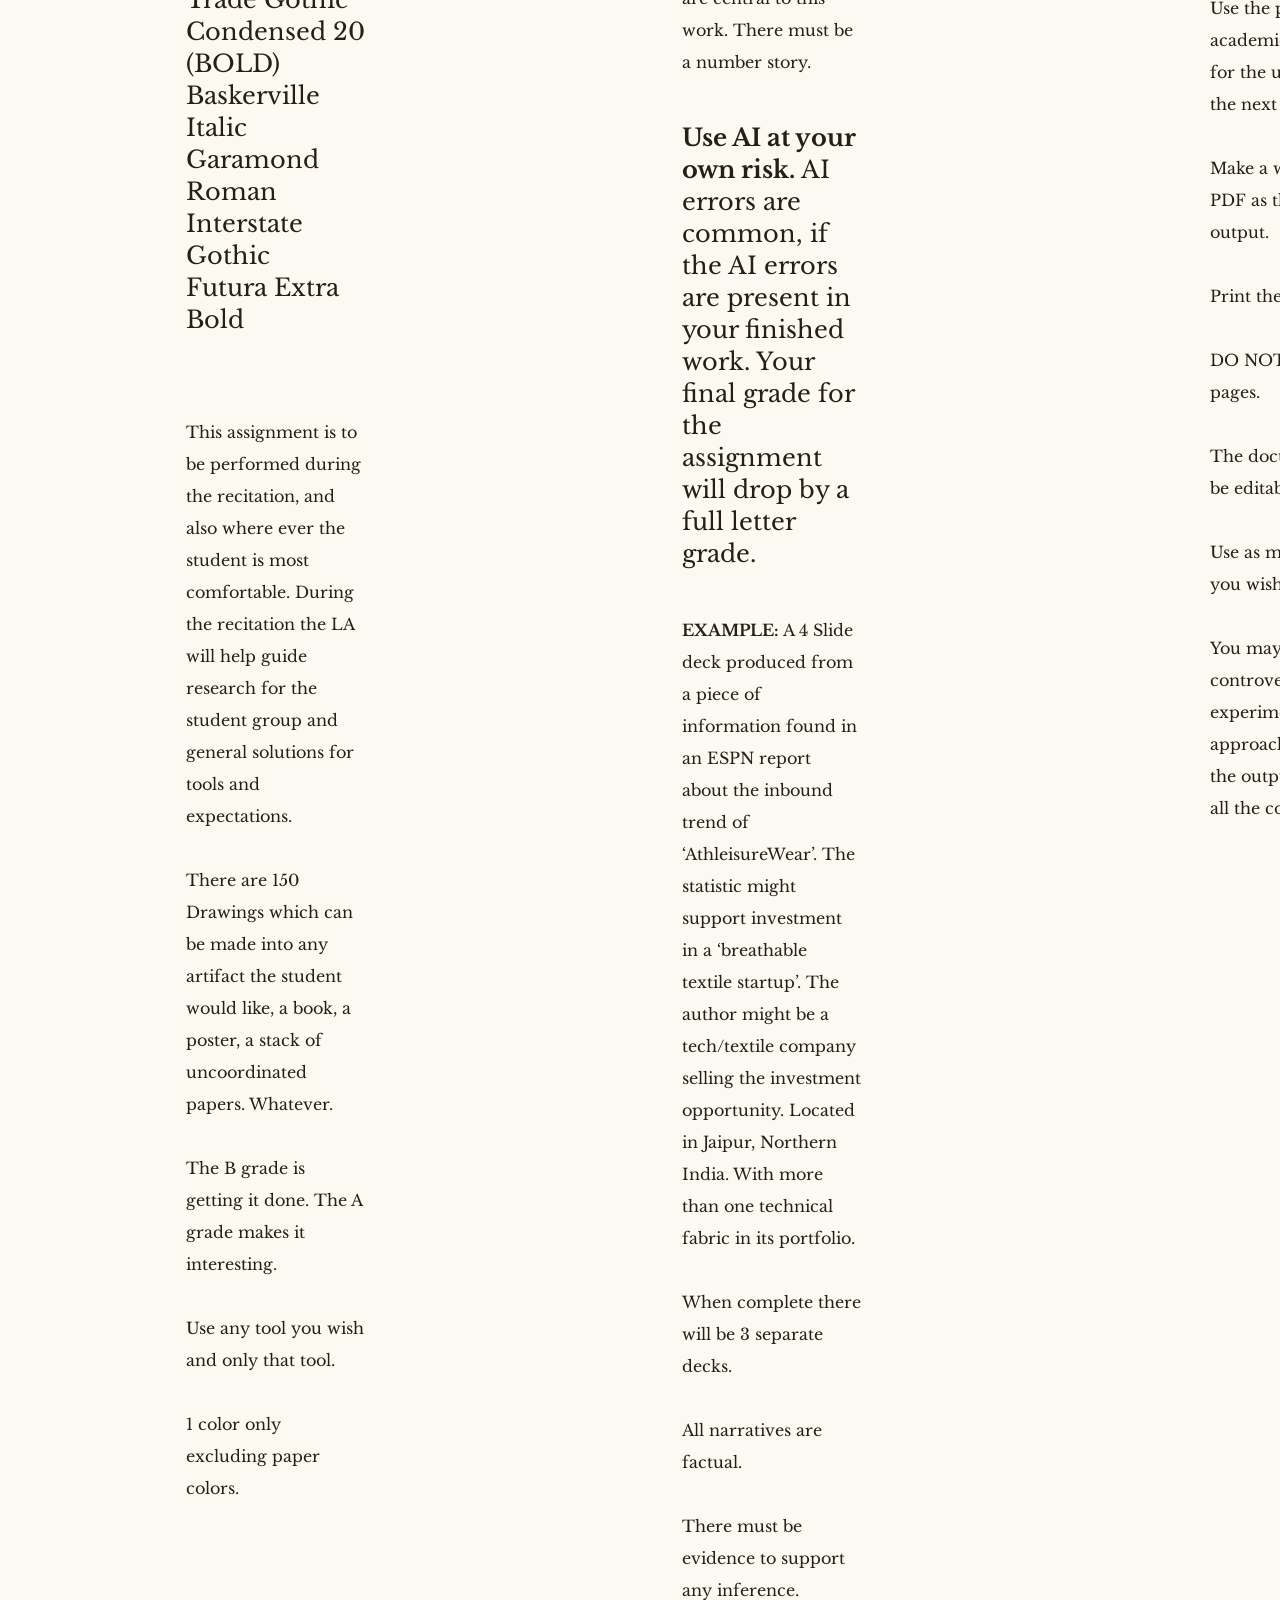
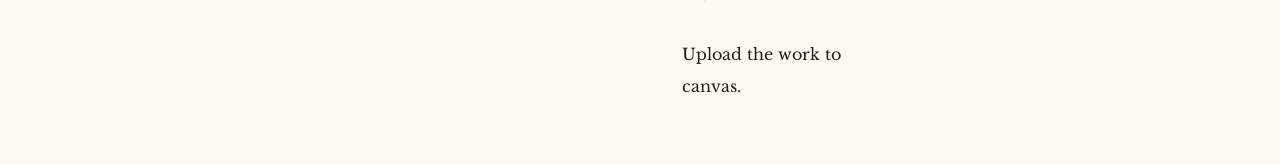
==== commit a9628475: "Final Commit Syllabust" ====
--- a/index.html
+++ b/index.html
@@ -20,7 +20,7 @@
             <a class="button" href="ma3.html">MA3</a>
         </div> 
         <div class="heading">
-          <h1 style="margin-left: 3rem;">Text - 2300</h1>
+          <h1 style="margin-left: 3rem;">ATLS 2300 - Text</h1>
           <p class="la"><strong>WITH LEARNING ASSISTANTS:</strong><br>
             Kira Warren<br>
             Zoe Cooper<br>
@@ -41,7 +41,7 @@
             would be ineligible for a C.</p>
         <div class="rcolumn">
           <h3>At Recitations:</h3>
-          <p class="text" style="width: 80%;">The LA will be responsible for delivering a
+          <p class="text" style="width: 70%;">The LA will be responsible for delivering a
             synopsis of the course. You will receive a handout.
             You will pick up an assignment that you can
             perform during that period. Sign and place the
@@ -64,7 +64,33 @@
             There are no late assignments for the recitations
             don’t ask for extensions due to absence.
             10 Assignments will be accepted of a possible 15
-            assignments during the semester.</p>
+            assignments during the semester.</p><br><br>
+        
+            <h3 style="text-align: center;">GRADING OF THE<br> COURSE</h3>
+            <div class="grade">
+              <br><br> &nbsp;30%
+              <div class="block">
+              <p><br><br><br></p></div><p></p><p></p> &nbsp;50%
+              <div class="block">
+              <p><br><br><br><br><br></p></div><p></p><p></p> &nbsp;20%
+              <div class="block">
+              <p><br><br></p></div><br><br>100%
+            </div>
+            <p style="width: 35%; right: 7rem; position: inherit;"><br>
+              Major Assignments<br><br>
+              All 3 Late Penalty -10%<br><br><br>
+              <br><br>
+              Minor Assignments<br><br>
+              10 of 15 Available<br><br>
+              No Late Assignments<br><br>
+              Any 2 Extra Credit assignments can substitute
+              for a minor assignment or a single absentee<br><br>
+              <br>
+              Attendance<br>
+              Participation<br><br>
+              Extra Credit<br><br>
+            </p>
+              
         </div><br><br><br><br>
         <div class="bar"> 
           <div class="box">8 / 24</div>
@@ -115,9 +141,18 @@
           13. <strong>RESOURCES</strong> -<br><br><br>
           <strong> &nbsp;- NO FINAL -</strong><br><br><br>
           </p>
+          <div class="rcolumn" style="display: inline-flex; flex-direction:row; flex-wrap: nowrap; position: absolute; left: 69rem; width: 35%;">
+            <p class="rick">RICK GRIFFITH:  Rick.Griffith@colorado.edu</p>
+            <p class="la"><strong>WITH LEARNING ASSISTANTS:</strong><br>
+              Kira Warren<br>
+              Zoe Cooper<br>
+              Autumn Davis<br>
+              Diya Mehta</p>
+          </div><br><br><br><br><br><br><br>
+          <h1 style="margin-left: 5rem; font-size: 5rem;">MAJOR <br>ASSIGNMENTS <br>OF THE COURSE</h1><br><br><br><br><br>
         <div class="lcolumn">
-          <div class="datebox"><div class="bdate" style="font-size: 2.5rem;">MA </div><div class="date"style="font-size: 2.5rem;" >ONE</div><div class="bdate" style="font-size: 2.5rem;"> DUE </div><div class="date" style="font-size: 2.5rem;">9 / 14</div></div>
-          <h4 style="margin-left: 5rem;">Hand Drawn Letters</h4>
+          <div class="datebox"><div class="bdate" style="font-size: 2.5rem;">MA &nbsp;</div><div class="date" style="font-size: 2.5rem;" >ONE </div><div class="bdate" style="font-size: 2.5rem;">&nbsp; DUE &nbsp;</div><div class="date" style="font-size: 2.5rem;">9 / 14</div></div>
+          <h4 style="margin-left: 5rem;"><br>Hand Drawn Letters</h4>
           <p class="text">Draw with some accuracy and fidelity the following letters, (ALL
               LETTERS) each in the
               sizes stated below (ALL SIZES), in three of the typefaces stated below.
@@ -129,9 +164,9 @@
               <p><strong>MINUSCULE: COMMON: LOWERCASE:</strong><br></p>
               <h4>a &nbsp; g &nbsp; p &nbsp; y<br></h4>
               <p><strong>NUMBER: NUMERAL: DIGIT:</strong></p>
-              <h4>any Numeral you choose</h4>
+              <h4>any Numeral <br>you choose</h4>
               <p>SIZES IN PTS. and PICAS</p>
-              <h4>36 &nbsp; 72 &nbsp; 222 &nbsp; 450 &nbsp; PTS &nbsp; / &nbsp; 25 PICAS</h4>
+              <h4>36 &nbsp; 72 &nbsp; 222 &nbsp; <br>450 &nbsp; PTS &nbsp; / &nbsp; <br>25 PICAS</h4>
               <p class="text" style="font-size: 1.5rem;"><strong>TYPEFACES</strong><br>
               Bodoni Extra Bold Italic<br>
               Trade Gothic Condensed 20 (BOLD)<br>
@@ -152,16 +187,16 @@
               paper colors.</p><br><br>
             </div>
             <div class="mcolumn">
-              <div class="datebox"><div class="bdate" style="font-size: 2.5rem;">MA </div><div class="date"style="font-size: 2.5rem;" >TWO</div><div class="bdate" style="font-size: 2.5rem;"> DUE </div><div class="date" style="font-size: 2.5rem;">10 / 5</div></div>
+              <div class="datebox"><div class="bdate" style="font-size: 2.5rem;">MA &nbsp;</div><div class="date" style="font-size: 2.5rem;" >TWO </div><div class="bdate" style="font-size: 2.5rem;">&nbsp; DUE &nbsp;</div><div class="date" style="font-size: 2.5rem;">10 / 5</div></div>
               <h4 style="margin-left: 5rem;"><br>NUMBERS and Statistics</h4>
               <p class="text">
                   Pull 1 Statistic from each of the following:
-              <h4>Fin Tech - Financial Times</h4>
-              <h5>(Online or Newspaper. Provide citation)</h5>
-              <h4>Op Ed. - New York Times</h4>
-              <h5>(Online or Newspaper. Provide citation)</h5>
-              <h4>Sports - ESPN</h4>
-              <h5>(TV, Provide photo citation)</h5>
+              <h4 style="margin-left: 5.5rem;">Fin Tech - Financial Times</h4>
+              <h5 style="margin-left: 5.5rem;">(Online or Newspaper. Provide citation)</h5>
+              <h4 style="margin-left: 5.5rem;">Op Ed. - New York Times</h4>
+              <h5 style="margin-left: 5.5rem;">(Online or Newspaper. Provide citation)</h5>
+              <h4 style="margin-left: 5.5rem;">Sports - ESPN</h4>
+              <h5 style="margin-left: 5.5rem;">(TV, Provide photo citation)</h5>
               <p class="text">Produce (3) 4 Slide Decks to sell any aspect of the research. Recreate a
                   branded template for the author of each deck. Each deck is from a different author
                   position. Pro/Con/Neutral.<br><br>
@@ -187,8 +222,8 @@
                   Upload the work to
                   canvas.</p><br><br>
               </div>
-              <div class="rcolumn" style="width: 30%; left: 80rem;">
-                <div class="datebox"><div class="bdate" style="font-size: 2.5rem;">MA </div><div class="date"style="font-size: 2.5rem;" >THREE</div><div class="bdate" style="font-size: 2.5rem;"> DUE </div><div class="date" style="font-size: 2.5rem;">11 / 16</div></div>
+              <div class="rcolumn" style="width: 35%; left: 68rem;">
+                <div class="datebox"><div class="bdate" style="font-size: 2.5rem;">MA &nbsp;</div><div class="date" style="font-size: 2.5rem;" >THREE </div><div class="bdate" style="font-size: 2.5rem;">&nbsp; DUE &nbsp;</div><div class="date" style="font-size: 2.5rem;">11 / 16</div></div>
                 <h4 style="margin-left: 5rem;"><br>This Syllabus</h4>
                 <p style="margin-left: 5.5rem;"><strong>Remake this Syllabus:</strong></p>
                 <p class="text">
--- a/main.css
+++ b/main.css
@@ -181,8 +181,9 @@
 }
 
 .lcolumn {
-    width: 30%;
-    margin-left: var(--space-2);
+    position: absolute;
+    width: 35%;
+    left: 4rem;
 }
 
 .rcolumn {
@@ -193,8 +194,8 @@
 
 .mcolumn {
     position: absolute;
-    left: 40rem;
-    width: 30%;
+    left: 35rem;
+    width: 35%;
 }
 
 .bar {
@@ -221,6 +222,24 @@
     border-radius: 10px;
 }
 
+.grade {
+    position: absolute;
+    right: 30rem;
+    border-radius: 5px;
+    width: 5%;
+}
+
+.block {
+    display: flex;
+    font-size: 1.5rem;
+    font-weight: 700;
+    flex-direction: column;
+    background-color: var(--color-highlight);
+    border-radius: 5px;
+    border-bottom: solid 2px black;
+    border-right: solid 3px black;
+}
+
 
 
 @media screen and (max-width: 1640px) {
